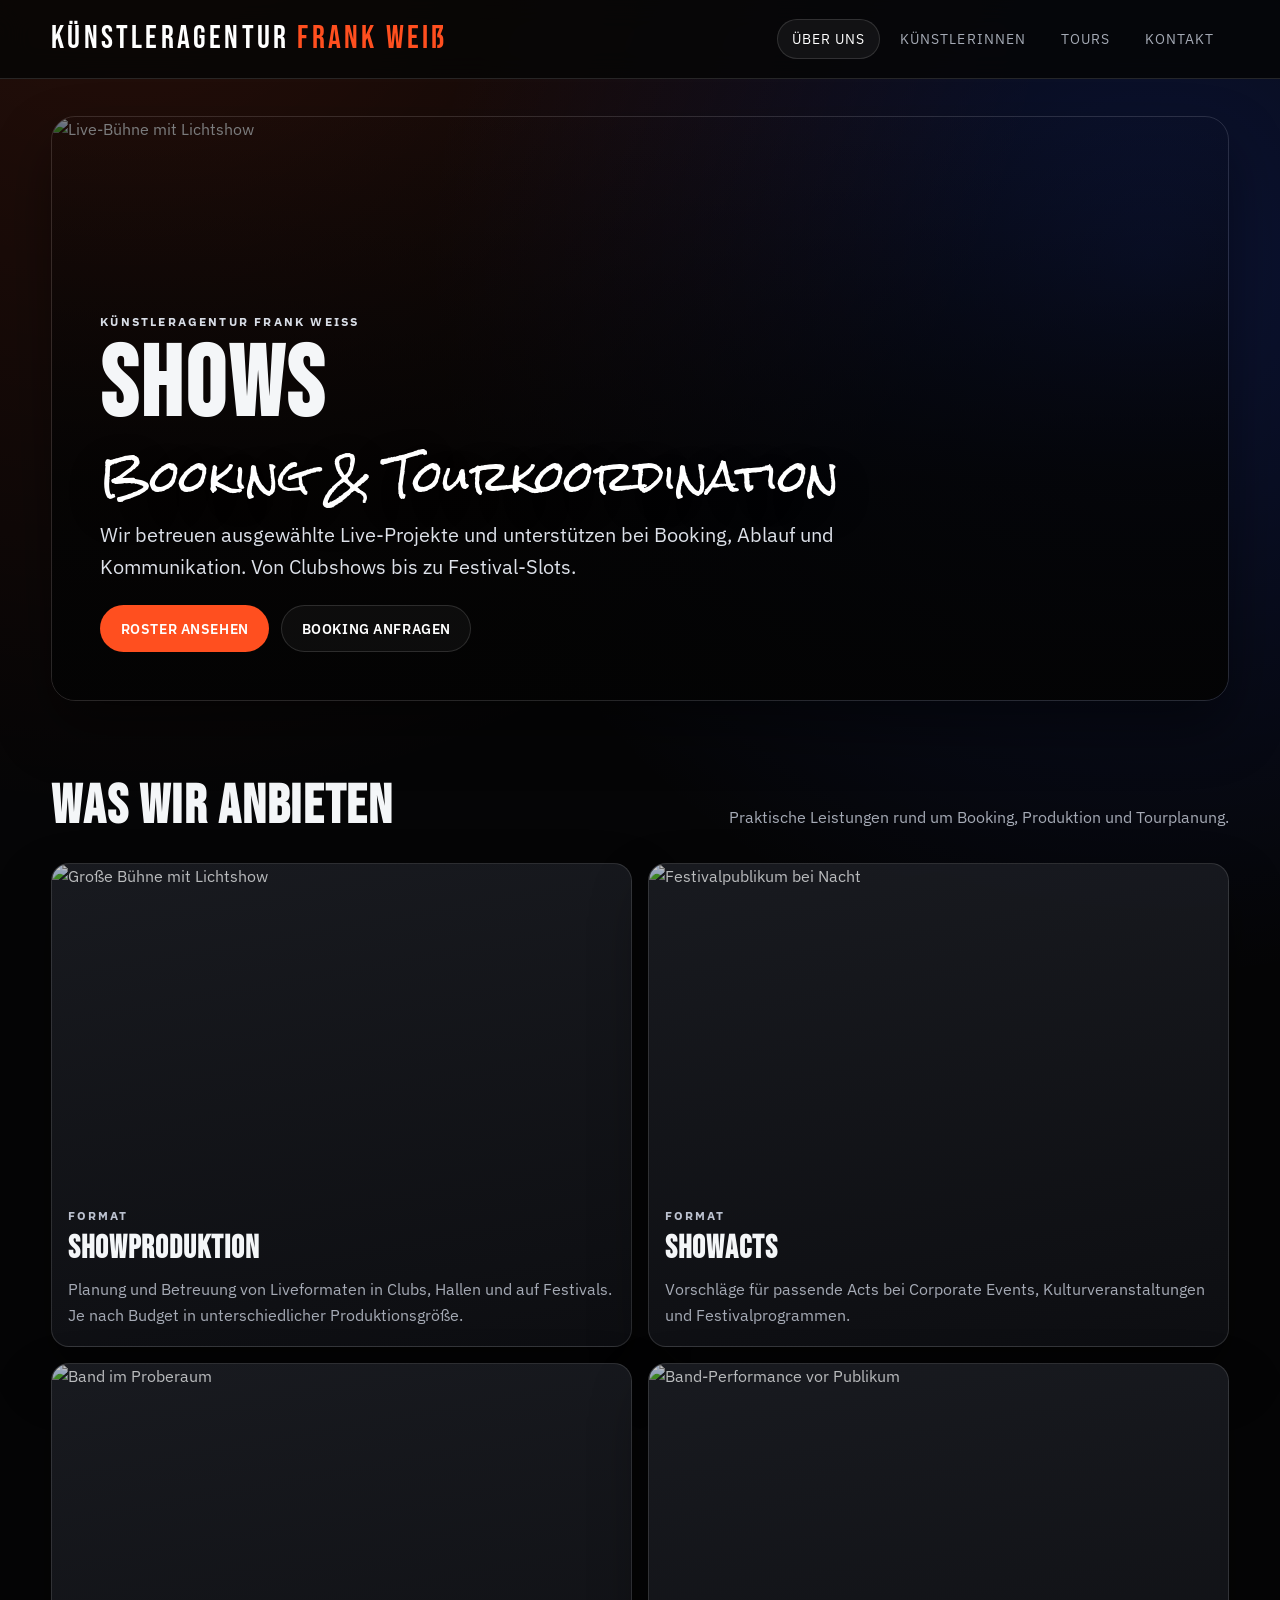
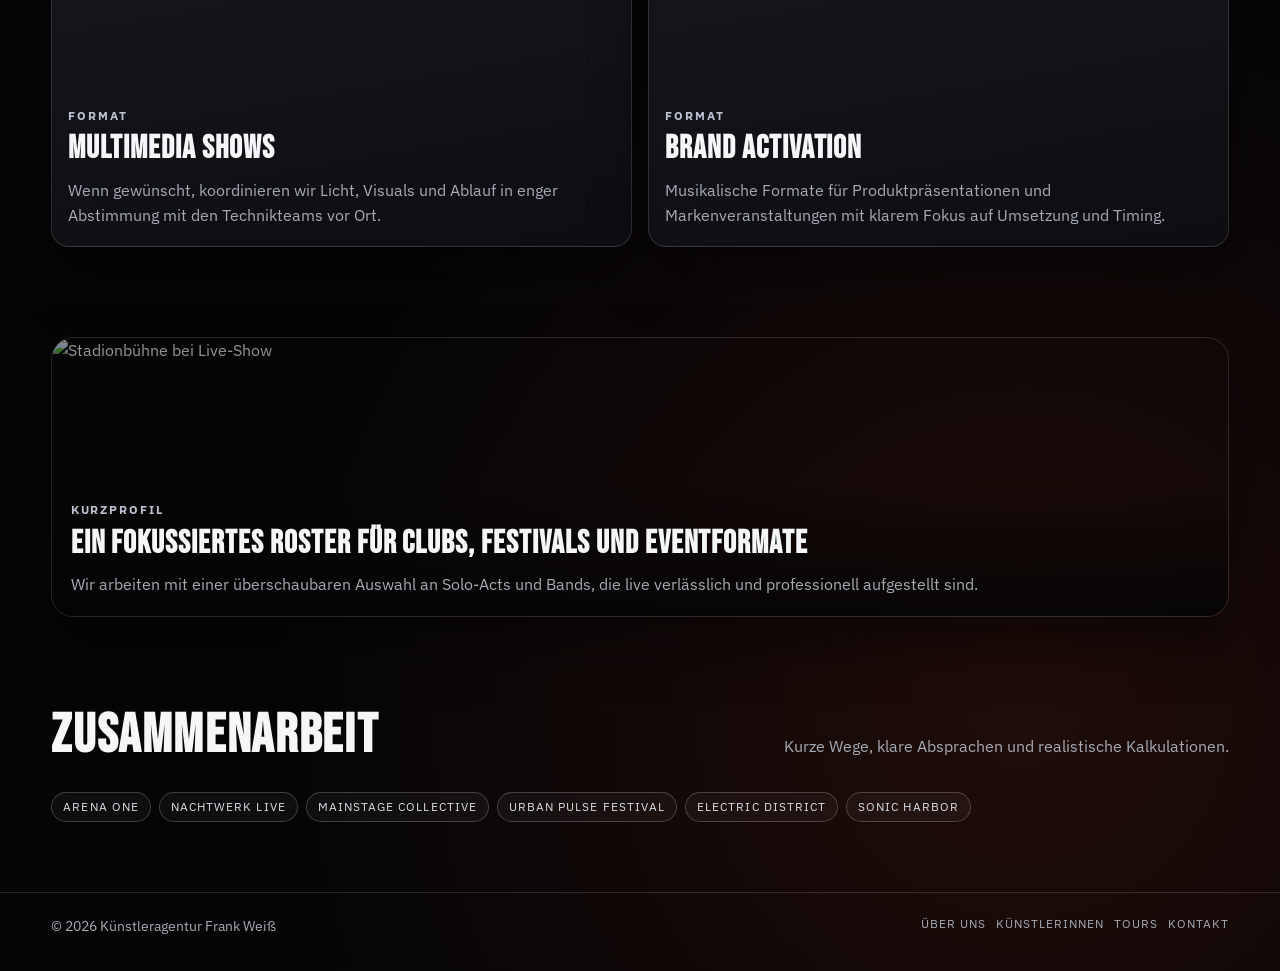
==== index.html @ 6cb0d662 "Add files via upload" ====
<!doctype html>
<html lang="de">
  <head>
    <meta charset="UTF-8" />
    <meta name="viewport" content="width=device-width, initial-scale=1.0" />
    <title>Künstleragentur Frank Weiß | Über uns</title>
    <meta
      name="description"
      content="Künstleragentur Frank Weiß: Booking und Tourkoordination für Solo-Acts und Bands."
    />
    <link rel="stylesheet" href="styles.css" />
    <script src="app.js" defer></script>
  </head>
  <body>
    <header class="site-header">
      <div class="container nav-shell">
        <a href="index.html" class="brand">Künstleragentur <span>Frank Weiß</span></a>
        <button class="menu-toggle" data-menu-toggle aria-expanded="false" aria-controls="main-nav" type="button">
          Menü
        </button>
        <nav id="main-nav" class="main-nav" aria-label="Hauptnavigation">
          <a href="index.html" class="active">Über uns</a>
          <a href="kuenstlerinnen.html">KünstlerInnen</a>
          <a href="tours.html">Tours</a>
          <a href="kontakt.html">Kontakt</a>
        </nav>
      </div>
    </header>

    <main>
      <section class="hero">
        <div class="container">
          <article class="hero-media reveal">
            <img src="https://images.unsplash.com/photo-1470229722913-7c0e2dbbafd3?auto=format&amp;fit=crop&amp;w=2000&amp;q=80" alt="Live-Bühne mit Lichtshow" />
            <div class="hero-overlay">
              <p class="eyebrow">Künstleragentur Frank Weiß</p>
              <h1>Shows</h1>
              <p class="script">Booking &amp; Tourkoordination</p>
              <p class="lead">
                Wir betreuen ausgewählte Live-Projekte und unterstützen bei Booking, Ablauf und Kommunikation. Von
                Clubshows bis zu Festival-Slots.
              </p>
              <div class="hero-actions">
                <a href="kuenstlerinnen.html" class="btn btn-primary">Roster ansehen</a>
                <a href="kontakt.html" class="btn btn-outline">Booking anfragen</a>
              </div>
            </div>
          </article>
        </div>
      </section>

      <section class="section">
        <div class="container">
          <div class="section-title-wrap reveal">
            <h2>Was wir anbieten</h2>
            <p class="section-copy">
              Praktische Leistungen rund um Booking, Produktion und Tourplanung.
            </p>
          </div>
          <div class="grid grid-2">
            <article class="card reveal">
              <div class="card-media">
                <img src="https://images.unsplash.com/photo-1501386761578-eac5c94b800a?auto=format&amp;fit=crop&amp;w=1400&amp;q=80" alt="Große Bühne mit Lichtshow" />
              </div>
              <div class="card-body">
                <p class="meta">Format</p>
                <h3>Showproduktion</h3>
                <p>
                  Planung und Betreuung von Liveformaten in Clubs, Hallen und auf Festivals. Je nach Budget in
                  unterschiedlicher Produktionsgröße.
                </p>
              </div>
            </article>
            <article class="card reveal">
              <div class="card-media">
                <img src="https://images.unsplash.com/photo-1429962714451-bb934ecdc4ec?auto=format&amp;fit=crop&amp;w=1400&amp;q=80" alt="Festivalpublikum bei Nacht" />
              </div>
              <div class="card-body">
                <p class="meta">Format</p>
                <h3>Showacts</h3>
                <p>
                  Vorschläge für passende Acts bei Corporate Events, Kulturveranstaltungen und Festivalprogrammen.
                </p>
              </div>
            </article>
            <article class="card reveal">
              <div class="card-media">
                <img src="https://images.unsplash.com/photo-1506157786151-b8491531f063?auto=format&amp;fit=crop&amp;w=1400&amp;q=80" alt="Band im Proberaum" />
              </div>
              <div class="card-body">
                <p class="meta">Format</p>
                <h3>Multimedia Shows</h3>
                <p>
                  Wenn gewünscht, koordinieren wir Licht, Visuals und Ablauf in enger Abstimmung mit den Technikteams
                  vor Ort.
                </p>
              </div>
            </article>
            <article class="card reveal">
              <div class="card-media">
                <img src="https://images.unsplash.com/photo-1511379938547-c1f69419868d?auto=format&amp;fit=crop&amp;w=1400&amp;q=80" alt="Band-Performance vor Publikum" />
              </div>
              <div class="card-body">
                <p class="meta">Format</p>
                <h3>Brand Activation</h3>
                <p>
                  Musikalische Formate für Produktpräsentationen und Markenveranstaltungen mit klarem Fokus auf
                  Umsetzung und Timing.
                </p>
              </div>
            </article>
          </div>
        </div>
      </section>

      <section class="section">
        <div class="container">
          <article class="feature-banner reveal">
            <img src="https://images.unsplash.com/photo-1493225457124-a3eb161ffa5f?auto=format&amp;fit=crop&amp;w=2000&amp;q=80" alt="Stadionbühne bei Live-Show" />
            <div class="feature-copy">
              <p class="meta">Kurzprofil</p>
              <h3>Ein fokussiertes Roster für Clubs, Festivals und Eventformate</h3>
              <p>
                Wir arbeiten mit einer überschaubaren Auswahl an Solo-Acts und Bands, die live verlässlich und
                professionell aufgestellt sind.
              </p>
            </div>
          </article>
        </div>
      </section>

      <section class="section">
        <div class="container">
          <div class="section-title-wrap reveal">
            <h2>Zusammenarbeit</h2>
            <p class="section-copy">Kurze Wege, klare Absprachen und realistische Kalkulationen.</p>
          </div>
          <div class="pill-list reveal">
            <span class="pill">Arena One</span>
            <span class="pill">Nachtwerk Live</span>
            <span class="pill">Mainstage Collective</span>
            <span class="pill">Urban Pulse Festival</span>
            <span class="pill">Electric District</span>
            <span class="pill">Sonic Harbor</span>
          </div>
        </div>
      </section>
    </main>

    <footer class="site-footer">
      <div class="container footer-shell">
        <span>© 2026 Künstleragentur Frank Weiß</span>
        <nav class="footer-nav" aria-label="Footer Navigation">
          <a href="index.html">Über uns</a>
          <a href="kuenstlerinnen.html">KünstlerInnen</a>
          <a href="tours.html">Tours</a>
          <a href="kontakt.html">Kontakt</a>
        </nav>
      </div>
    </footer>
  </body>
</html>
---- styles.css ----
@import url("https://fonts.googleapis.com/css2?family=Bebas+Neue&family=IBM+Plex+Sans:wght@400;500;600;700&family=Rock+Salt&display=swap");

:root {
  --bg: #050506;
  --bg-soft: #0f1012;
  --surface: #121318;
  --surface-strong: #1a1c22;
  --text: #f4f6f8;
  --muted: #a5aab5;
  --line: rgba(255, 255, 255, 0.13);
  --accent: #ff4f1f;
  --accent-soft: rgba(255, 79, 31, 0.2);
  --max-width: 1180px;
  --radius: 18px;
  --shadow: 0 28px 56px rgba(0, 0, 0, 0.42);
}

*,
*::before,
*::after {
  box-sizing: border-box;
}

html {
  scroll-behavior: smooth;
}

body {
  margin: 0;
  font-family: "IBM Plex Sans", "Helvetica Neue", sans-serif;
  color: var(--text);
  background:
    radial-gradient(circle at 10% -5%, rgba(255, 79, 31, 0.14), transparent 32%),
    radial-gradient(circle at 90% 10%, rgba(40, 82, 255, 0.18), transparent 28%),
    radial-gradient(circle at 80% 90%, rgba(255, 79, 31, 0.1), transparent 30%),
    var(--bg);
  min-height: 100vh;
  line-height: 1.6;
}

a {
  color: inherit;
  text-decoration: none;
}

img {
  max-width: 100%;
  display: block;
}

.container {
  width: min(var(--max-width), 92vw);
  margin-inline: auto;
}

.site-header {
  position: sticky;
  top: 0;
  z-index: 50;
  border-bottom: 1px solid var(--line);
  background: rgba(5, 5, 6, 0.82);
  backdrop-filter: blur(14px);
}

.nav-shell {
  min-height: 78px;
  display: flex;
  align-items: center;
  justify-content: space-between;
  gap: 1rem;
}

.brand {
  font-family: "Bebas Neue", sans-serif;
  font-size: clamp(1.45rem, 3vw, 2rem);
  letter-spacing: 0.1em;
  color: #ffffff;
}

.brand span {
  color: var(--accent);
}

.main-nav {
  display: flex;
  align-items: center;
  gap: 0.35rem;
}

.main-nav a {
  padding: 0.5rem 0.84rem;
  border: 1px solid transparent;
  border-radius: 999px;
  font-size: 0.86rem;
  letter-spacing: 0.08em;
  text-transform: uppercase;
  color: var(--muted);
  transition: 170ms ease;
}

.main-nav a:hover,
.main-nav a.active {
  color: #fff;
  border-color: var(--line);
  background: rgba(255, 255, 255, 0.05);
}

.menu-toggle {
  display: none;
  border: 1px solid var(--line);
  background: rgba(255, 255, 255, 0.06);
  color: var(--text);
  border-radius: 999px;
  padding: 0.48rem 0.94rem;
  font: inherit;
}

.hero {
  padding: 2.3rem 0 2rem;
}

.hero-media {
  position: relative;
  border-radius: calc(var(--radius) + 6px);
  overflow: hidden;
  border: 1px solid var(--line);
  min-height: clamp(440px, 65vh, 680px);
  box-shadow: var(--shadow);
}

.hero-media img {
  width: 100%;
  height: 100%;
  object-fit: cover;
  filter: saturate(1.08) brightness(0.55);
}

.hero-overlay {
  position: absolute;
  inset: 0;
  padding: clamp(1.7rem, 4vw, 3rem);
  display: flex;
  flex-direction: column;
  justify-content: flex-end;
  background: linear-gradient(180deg, rgba(3, 3, 3, 0.06) 0%, rgba(3, 3, 3, 0.8) 62%, rgba(3, 3, 3, 0.92) 100%);
}

.eyebrow {
  margin: 0 0 0.25rem;
  text-transform: uppercase;
  letter-spacing: 0.18em;
  font-size: 0.76rem;
  font-weight: 700;
  color: #d8dde6;
}

h1,
h2,
h3 {
  margin: 0 0 0.75rem;
  font-family: "Bebas Neue", sans-serif;
  letter-spacing: 0.03em;
  line-height: 1.04;
}

h1 {
  font-size: clamp(2.7rem, 9vw, 6.2rem);
}

h2 {
  font-size: clamp(1.85rem, 5vw, 3.45rem);
}

h3 {
  font-size: clamp(1.2rem, 2.7vw, 2rem);
}

.script {
  font-family: "Rock Salt", cursive;
  color: #ffffff;
  font-size: clamp(1.45rem, 4vw, 2.6rem);
  line-height: 1.3;
  margin-bottom: 0.9rem;
  text-shadow: 0 12px 34px rgba(0, 0, 0, 0.45);
}

.lead {
  margin: 0;
  max-width: 62ch;
  color: #dde1e9;
  font-size: clamp(1rem, 2vw, 1.25rem);
}

.hero-actions {
  margin-top: 1.4rem;
  display: flex;
  flex-wrap: wrap;
  gap: 0.74rem;
}

.btn {
  border: 1px solid transparent;
  border-radius: 999px;
  padding: 0.67rem 1.22rem;
  font-weight: 600;
  font-size: 0.9rem;
  letter-spacing: 0.04em;
  text-transform: uppercase;
  transition: 170ms ease;
}

.btn-primary {
  background: var(--accent);
  color: #fff;
}

.btn-primary:hover {
  background: #ff683e;
}

.btn-outline {
  background: rgba(255, 255, 255, 0.04);
  border-color: var(--line);
  color: #fff;
}

.btn-outline:hover {
  background: rgba(255, 255, 255, 0.08);
}

.section {
  padding: clamp(1.7rem, 4vw, 2.8rem) 0;
}

.section-title-wrap {
  display: flex;
  flex-wrap: wrap;
  align-items: baseline;
  justify-content: space-between;
  gap: 0.7rem;
  margin-bottom: 1rem;
}

.section-copy {
  color: var(--muted);
  margin: 0;
  max-width: 52ch;
}

.band-list-section {
  padding-top: clamp(2rem, 5vw, 4rem);
  padding-bottom: clamp(2.8rem, 8vw, 6rem);
}

.band-list-shell {
  width: 100vw;
  margin-left: calc(50% - 50vw);
  padding-inline: clamp(0.85rem, 2.7vw, 2.8rem);
}

.band-list-eyebrow {
  margin-bottom: clamp(0.45rem, 1.8vw, 1rem);
}

.band-name-list {
  list-style: none;
  margin: 0;
  padding: 0;
}

.band-name {
  margin: 0;
  font-family: "Bebas Neue", sans-serif;
  font-size: clamp(3.4rem, 16.4vw, 15rem);
  line-height: 0.84;
  letter-spacing: 0.03em;
  text-transform: uppercase;
}

.band-name:nth-child(odd) {
  color: #fff;
  text-align: left;
}

.band-name:nth-child(even) {
  color: transparent;
  -webkit-text-stroke: 2.5px rgba(255, 255, 255, 0.96);
  text-stroke: 2.5px rgba(255, 255, 255, 0.96);
  text-align: right;
}

.grid {
  display: grid;
  gap: 1rem;
}

.grid-2 {
  grid-template-columns: repeat(2, minmax(0, 1fr));
}

.grid-3 {
  grid-template-columns: repeat(3, minmax(0, 1fr));
}

.card {
  border: 1px solid var(--line);
  border-radius: var(--radius);
  background: linear-gradient(170deg, rgba(27, 29, 35, 0.9), rgba(14, 15, 19, 0.92));
  box-shadow: var(--shadow);
  overflow: hidden;
}

.card-media {
  aspect-ratio: 16 / 9;
  width: 100%;
}

.card-media img {
  width: 100%;
  height: 100%;
  object-fit: cover;
  filter: brightness(0.76) saturate(1.1);
  transition: transform 300ms ease;
}

.card:hover .card-media img {
  transform: scale(1.04);
}

.card-body {
  padding: 1rem 1rem 1.1rem;
}

.meta {
  margin: 0 0 0.45rem;
  color: #bcc2d0;
  text-transform: uppercase;
  font-size: 0.76rem;
  letter-spacing: 0.16em;
  font-weight: 700;
}

p {
  margin: 0 0 0.95rem;
  color: var(--muted);
}

p:last-child {
  margin-bottom: 0;
}

.feature-banner {
  position: relative;
  border-radius: calc(var(--radius) + 4px);
  overflow: hidden;
  border: 1px solid var(--line);
  min-height: 280px;
  box-shadow: var(--shadow);
}

.feature-banner img {
  width: 100%;
  height: 100%;
  object-fit: cover;
  filter: brightness(0.6);
}

.feature-copy {
  position: absolute;
  inset: auto 0 0 0;
  padding: 1.15rem;
  background: linear-gradient(180deg, rgba(0, 0, 0, 0), rgba(4, 4, 4, 0.9));
}

.pill-list {
  display: flex;
  flex-wrap: wrap;
  gap: 0.5rem;
}

.pill {
  border: 1px solid rgba(255, 255, 255, 0.2);
  border-radius: 999px;
  padding: 0.3rem 0.7rem;
  text-transform: uppercase;
  letter-spacing: 0.09em;
  font-size: 0.72rem;
  color: #d6dbe4;
  background: rgba(255, 255, 255, 0.04);
}

.tour-list {
  display: grid;
  gap: 0.75rem;
}

.tour-item {
  display: grid;
  grid-template-columns: auto 1fr auto;
  gap: 0.8rem;
  align-items: center;
  border: 1px solid var(--line);
  border-radius: 14px;
  padding: 0.8rem 0.9rem;
  background: rgba(255, 255, 255, 0.03);
}

.tour-date {
  font-family: "Bebas Neue", sans-serif;
  letter-spacing: 0.06em;
  font-size: 1.2rem;
  color: #fff;
}

.tour-city {
  color: #fff;
  font-weight: 600;
}

.tour-venue {
  color: var(--muted);
  font-size: 0.92rem;
}

.tour-artist {
  color: #ffd1c5;
  text-transform: uppercase;
  letter-spacing: 0.08em;
  font-size: 0.78rem;
  font-weight: 700;
}

.contact-grid {
  display: grid;
  grid-template-columns: 1fr 1fr;
  gap: 1rem;
}

.contact-list {
  list-style: none;
  padding: 0;
  margin: 0;
}

.contact-list li {
  padding: 0.55rem 0;
  border-bottom: 1px solid var(--line);
  color: var(--muted);
}

.contact-list li:last-child {
  border-bottom: none;
}

.contact-email-card {
  max-width: 760px;
  margin: 0 auto;
}

.contact-email-note {
  margin-bottom: 0.5rem;
}

.contact-email-link {
  display: inline-block;
  font-family: "Bebas Neue", sans-serif;
  font-size: clamp(2.2rem, 8.5vw, 5.2rem);
  letter-spacing: 0.04em;
  line-height: 0.95;
  color: #fff;
  transition: color 170ms ease;
}

.contact-email-link:hover {
  color: var(--accent);
}

label {
  display: block;
  margin-bottom: 0.34rem;
  color: #d4dae6;
  font-size: 0.9rem;
}

.form-grid {
  display: grid;
  gap: 0.68rem;
}

input,
textarea {
  width: 100%;
  border: 1px solid var(--line);
  border-radius: 12px;
  background: rgba(255, 255, 255, 0.04);
  color: #fff;
  font: inherit;
  padding: 0.68rem 0.78rem;
}

textarea {
  min-height: 126px;
  resize: vertical;
}

input:focus,
textarea:focus {
  outline: none;
  border-color: rgba(255, 79, 31, 0.55);
  box-shadow: 0 0 0 3px var(--accent-soft);
}

.site-footer {
  border-top: 1px solid var(--line);
  margin-top: 1.6rem;
  padding: 1.3rem 0 2.1rem;
}

.footer-shell {
  display: flex;
  flex-wrap: wrap;
  justify-content: space-between;
  gap: 0.7rem;
  color: var(--muted);
  font-size: 0.9rem;
}

.footer-nav {
  display: flex;
  flex-wrap: wrap;
  gap: 0.64rem;
}

.footer-nav a {
  text-transform: uppercase;
  letter-spacing: 0.08em;
  font-size: 0.76rem;
}

.reveal {
  opacity: 0;
  transform: translateY(24px);
  transition: opacity 650ms ease, transform 650ms ease;
}

.reveal.show {
  opacity: 1;
  transform: none;
}

@media (max-width: 980px) {
  .grid-3 {
    grid-template-columns: repeat(2, minmax(0, 1fr));
  }

  .contact-grid {
    grid-template-columns: 1fr;
  }

  .tour-item {
    grid-template-columns: 1fr;
    align-items: start;
    gap: 0.28rem;
  }
}

@media (max-width: 760px) {
  .menu-toggle {
    display: inline-flex;
    align-items: center;
    justify-content: center;
  }

  .main-nav {
    display: none;
    position: absolute;
    top: 78px;
    right: 4vw;
    width: min(280px, 92vw);
    padding: 0.75rem;
    border: 1px solid var(--line);
    border-radius: 14px;
    background: rgba(9, 9, 10, 0.96);
    box-shadow: var(--shadow);
    flex-direction: column;
    align-items: stretch;
  }

  .main-nav a {
    text-align: center;
  }

  body.nav-open .main-nav {
    display: flex;
  }

  .grid-2,
  .grid-3 {
    grid-template-columns: 1fr;
  }

  .hero-media {
    min-height: 500px;
  }

  .band-name {
    font-size: clamp(2.8rem, 18vw, 7.2rem);
    line-height: 0.9;
  }

  .band-name:nth-child(even) {
    -webkit-text-stroke: 1.8px rgba(255, 255, 255, 0.96);
    text-stroke: 1.8px rgba(255, 255, 255, 0.96);
  }
}
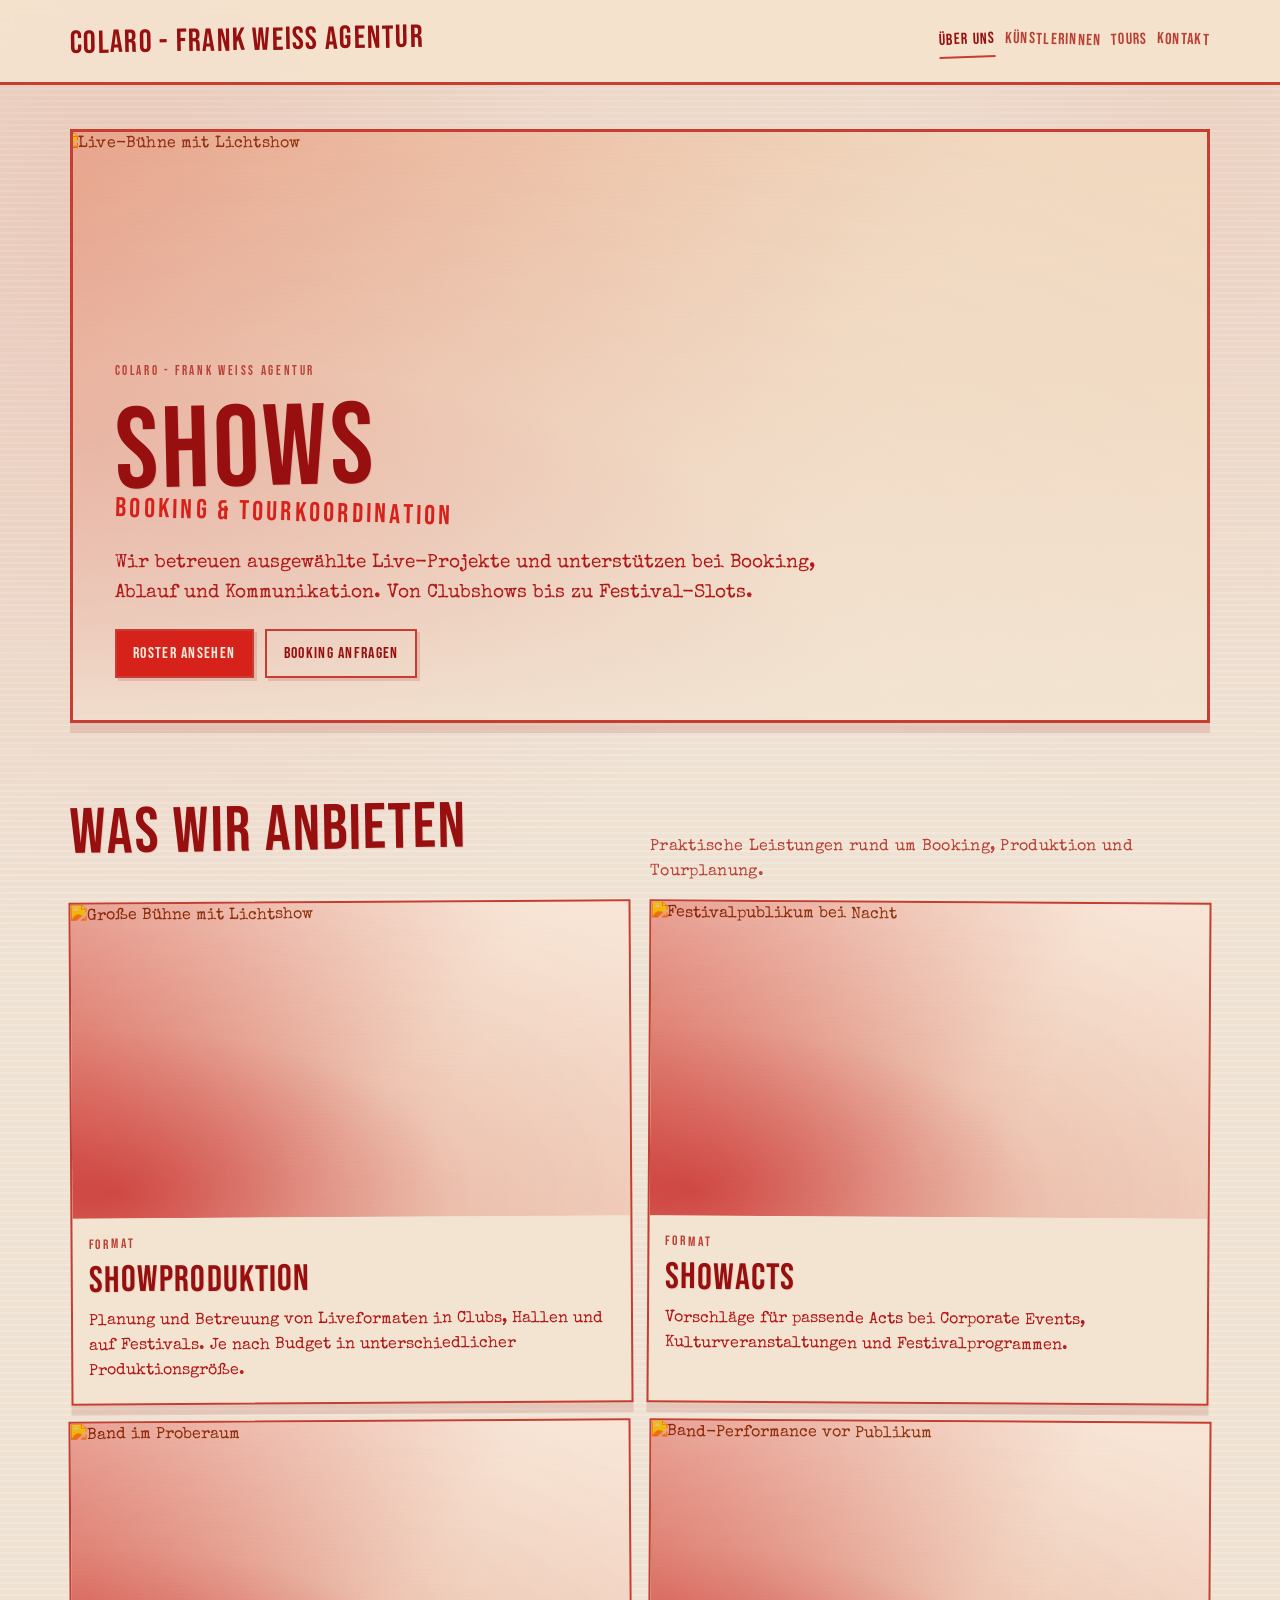
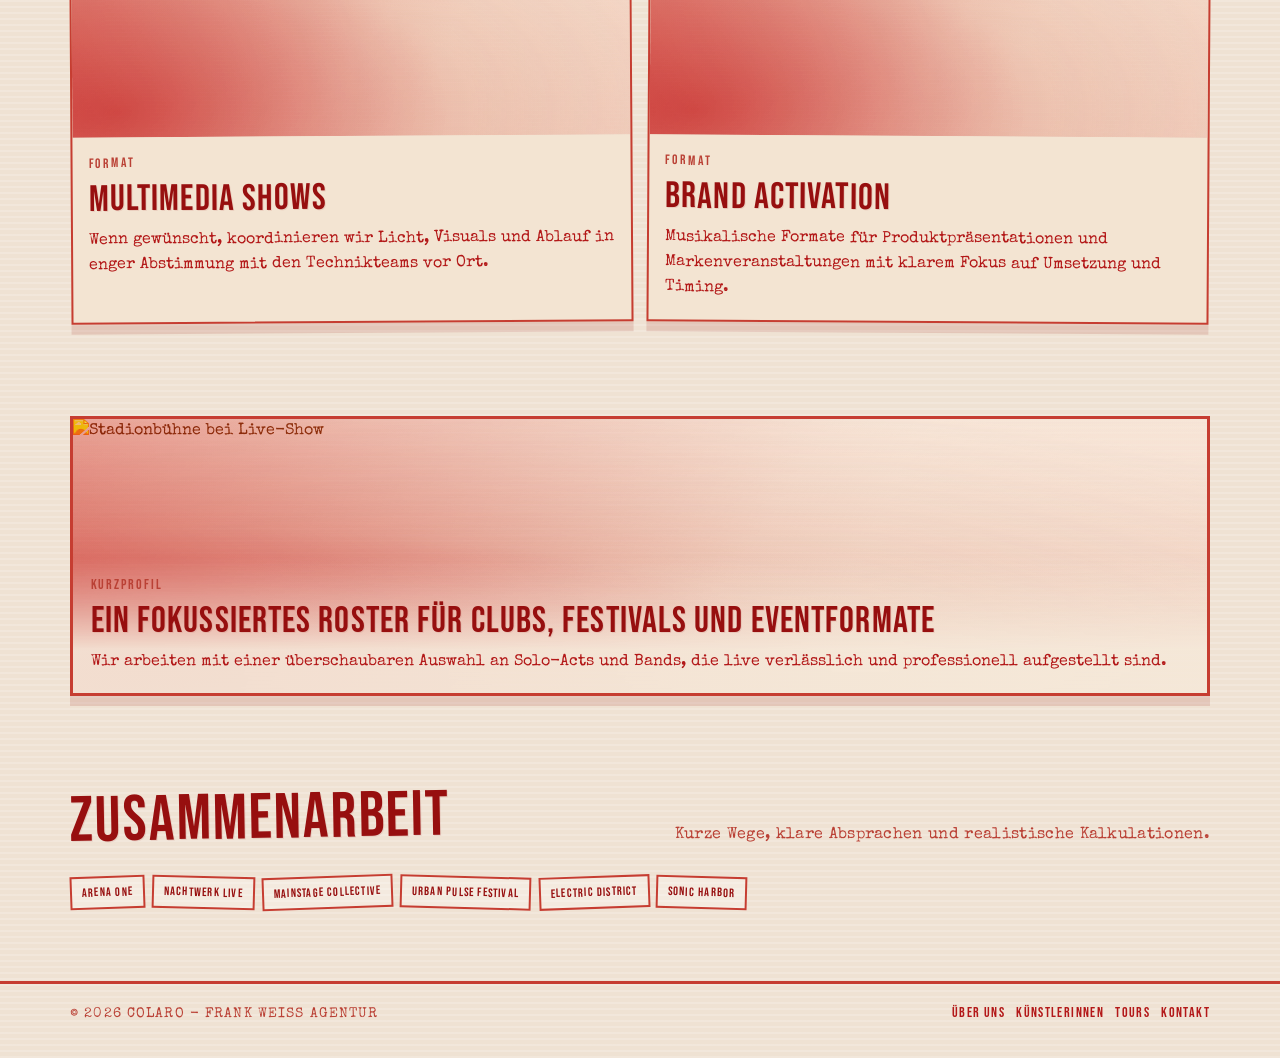
==== commit 8c3dd7af: "Rebrand to Colaro - Frank Weiß Agentur" ====
--- a/index.html
+++ b/index.html
@@ -3,10 +3,10 @@
   <head>
     <meta charset="UTF-8" />
     <meta name="viewport" content="width=device-width, initial-scale=1.0" />
-    <title>Künstleragentur Frank Weiß | Über uns</title>
+    <title>Colaro - Frank Weiß Agentur | Über uns</title>
     <meta
       name="description"
-      content="Künstleragentur Frank Weiß: Booking und Tourkoordination für Solo-Acts und Bands."
+      content="Colaro - Frank Weiß Agentur: Booking und Tourkoordination für Solo-Acts und Bands."
     />
     <link rel="stylesheet" href="styles.css" />
     <script src="app.js" defer></script>
@@ -14,7 +14,7 @@
   <body>
     <header class="site-header">
       <div class="container nav-shell">
-        <a href="index.html" class="brand">Künstleragentur <span>Frank Weiß</span></a>
+        <a href="index.html" class="brand">Colaro - Frank Weiß Agentur</a>
         <button class="menu-toggle" data-menu-toggle aria-expanded="false" aria-controls="main-nav" type="button">
           Menü
         </button>
@@ -33,7 +33,7 @@
           <article class="hero-media reveal">
             <img src="https://images.unsplash.com/photo-1470229722913-7c0e2dbbafd3?auto=format&amp;fit=crop&amp;w=2000&amp;q=80" alt="Live-Bühne mit Lichtshow" />
             <div class="hero-overlay">
-              <p class="eyebrow">Künstleragentur Frank Weiß</p>
+              <p class="eyebrow">Colaro - Frank Weiß Agentur</p>
               <h1>Shows</h1>
               <p class="script">Booking &amp; Tourkoordination</p>
               <p class="lead">
@@ -149,7 +149,7 @@
 
     <footer class="site-footer">
       <div class="container footer-shell">
-        <span>© 2026 Künstleragentur Frank Weiß</span>
+        <span>© 2026 Colaro - Frank Weiß Agentur</span>
         <nav class="footer-nav" aria-label="Footer Navigation">
           <a href="index.html">Über uns</a>
           <a href="kuenstlerinnen.html">KünstlerInnen</a>
--- a/styles.css
+++ b/styles.css
@@ -1,18 +1,28 @@
-@import url("https://fonts.googleapis.com/css2?family=Bebas+Neue&family=IBM+Plex+Sans:wght@400;500;600;700&family=Rock+Salt&display=swap");
+@import url("https://fonts.googleapis.com/css2?family=Bebas+Neue&family=Permanent+Marker&family=Special+Elite&display=swap");
 
 :root {
-  --bg: #050506;
-  --bg-soft: #0f1012;
-  --surface: #121318;
-  --surface-strong: #1a1c22;
-  --text: #f4f6f8;
-  --muted: #a5aab5;
-  --line: rgba(255, 255, 255, 0.13);
-  --accent: #ff4f1f;
-  --accent-soft: rgba(255, 79, 31, 0.2);
-  --max-width: 1180px;
-  --radius: 18px;
-  --shadow: 0 28px 56px rgba(0, 0, 0, 0.42);
+  --bg: #efe2d3;
+  --bg-soft: #f8ebdc;
+  --surface: #f3e4d2;
+  --surface-strong: #ecd8c1;
+  --text: #b31818;
+  --text-strong: #970f0f;
+  --muted: #ba4135;
+  --line: #c63d31;
+  --line-soft: rgba(198, 61, 49, 0.46);
+  --accent: #d7221b;
+  --accent-strong: #9f0e0e;
+  --accent-soft: rgba(215, 34, 27, 0.18);
+  --photo-filter-duotone: grayscale(1) sepia(1) saturate(5.5) hue-rotate(-14deg) brightness(1.08) contrast(0.95);
+  --photo-overlay-screen:
+    radial-gradient(130% 110% at 8% 92%, rgba(193, 30, 30, 0.55), rgba(247, 218, 194, 0.4) 48%, rgba(250, 234, 220, 0.76) 100%),
+    linear-gradient(112deg, rgba(192, 31, 31, 0.52), rgba(247, 218, 194, 0.1) 68%);
+  --photo-overlay-soft:
+    linear-gradient(125deg, rgba(178, 26, 26, 0.58), rgba(248, 230, 212, 0.18) 58%),
+    linear-gradient(180deg, rgba(178, 26, 26, 0.12), rgba(178, 26, 26, 0.46)),
+    repeating-linear-gradient(0deg, rgba(255, 255, 255, 0.08) 0 1px, rgba(255, 255, 255, 0) 1px 4px);
+  --max-width: 1140px;
+  --shadow: 0 10px 0 rgba(155, 33, 24, 0.14);
 }
 
 *,
@@ -27,15 +37,20 @@
 
 body {
   margin: 0;
-  font-family: "IBM Plex Sans", "Helvetica Neue", sans-serif;
+  font-family: "Special Elite", "Courier New", monospace;
   color: var(--text);
   background:
-    radial-gradient(circle at 10% -5%, rgba(255, 79, 31, 0.14), transparent 32%),
-    radial-gradient(circle at 90% 10%, rgba(40, 82, 255, 0.18), transparent 28%),
-    radial-gradient(circle at 80% 90%, rgba(255, 79, 31, 0.1), transparent 30%),
+    radial-gradient(circle at 10% 8%, rgba(199, 66, 53, 0.16), transparent 28%),
+    radial-gradient(circle at 94% 6%, rgba(199, 66, 53, 0.1), transparent 24%),
+    repeating-linear-gradient(0deg, rgba(255, 255, 255, 0.18) 0 2px, rgba(255, 255, 255, 0) 2px 6px),
     var(--bg);
   min-height: 100vh;
-  line-height: 1.6;
+  line-height: 1.58;
+}
+
+::selection {
+  background: var(--accent);
+  color: #f8ebdc;
 }
 
 a {
@@ -57,13 +72,13 @@
   position: sticky;
   top: 0;
   z-index: 50;
-  border-bottom: 1px solid var(--line);
-  background: rgba(5, 5, 6, 0.82);
-  backdrop-filter: blur(14px);
+  border-bottom: 3px solid var(--line);
+  background: rgba(244, 226, 206, 0.96);
+  backdrop-filter: blur(6px);
 }
 
 .nav-shell {
-  min-height: 78px;
+  min-height: 82px;
   display: flex;
   align-items: center;
   justify-content: space-between;
@@ -71,10 +86,12 @@
 }
 
 .brand {
-  font-family: "Bebas Neue", sans-serif;
-  font-size: clamp(1.45rem, 3vw, 2rem);
-  letter-spacing: 0.1em;
-  color: #ffffff;
+  font-family: "Permanent Marker", "Bebas Neue", sans-serif;
+  font-size: clamp(1.3rem, 3.3vw, 2rem);
+  letter-spacing: 0.04em;
+  text-transform: uppercase;
+  color: var(--text-strong);
+  transform: rotate(-1deg);
 }
 
 .brand span {
@@ -84,152 +101,208 @@
 .main-nav {
   display: flex;
   align-items: center;
-  gap: 0.35rem;
+  gap: 0.6rem;
 }
 
 .main-nav a {
-  padding: 0.5rem 0.84rem;
-  border: 1px solid transparent;
-  border-radius: 999px;
-  font-size: 0.86rem;
+  position: relative;
+  padding: 0.25rem 0;
+  border-bottom: 2px solid transparent;
+  font-family: "Bebas Neue", sans-serif;
+  font-size: 1rem;
+  font-weight: 400;
   letter-spacing: 0.08em;
   text-transform: uppercase;
   color: var(--muted);
-  transition: 170ms ease;
+  transition: color 180ms ease, border-color 180ms ease, transform 180ms ease;
+}
+
+.main-nav a:nth-child(odd) {
+  transform: rotate(-2deg);
+}
+
+.main-nav a:nth-child(even) {
+  transform: rotate(1.5deg);
 }
 
 .main-nav a:hover,
 .main-nav a.active {
-  color: #fff;
+  color: var(--text-strong);
   border-color: var(--line);
-  background: rgba(255, 255, 255, 0.05);
 }
 
 .menu-toggle {
   display: none;
-  border: 1px solid var(--line);
-  background: rgba(255, 255, 255, 0.06);
-  color: var(--text);
-  border-radius: 999px;
-  padding: 0.48rem 0.94rem;
-  font: inherit;
+  border: 2px solid var(--line);
+  background: var(--surface);
+  color: var(--text-strong);
+  padding: 0.45rem 0.9rem;
+  font-family: "Bebas Neue", sans-serif;
+  font-size: 1rem;
+  letter-spacing: 0.08em;
+  text-transform: uppercase;
 }
 
 .hero {
-  padding: 2.3rem 0 2rem;
+  padding: clamp(1.5rem, 3.4vw, 2.8rem) 0 2rem;
 }
 
 .hero-media {
   position: relative;
-  border-radius: calc(var(--radius) + 6px);
   overflow: hidden;
-  border: 1px solid var(--line);
-  min-height: clamp(440px, 65vh, 680px);
+  border: 3px solid var(--line);
+  background: var(--surface);
+  min-height: clamp(460px, 66vh, 720px);
   box-shadow: var(--shadow);
-}
-
-.hero-media img {
+  isolation: isolate;
+}
+
+.hero-media::before,
+.card-media::before,
+.feature-banner::before {
+  content: "";
+  position: absolute;
+  inset: 0;
+  z-index: 1;
+  background: var(--photo-overlay-screen);
+  mix-blend-mode: multiply;
+  opacity: 0.9;
+  pointer-events: none;
+}
+
+.hero-media::after,
+.card-media::after,
+.feature-banner::after {
+  content: "";
+  position: absolute;
+  inset: 0;
+  z-index: 2;
+  background: var(--photo-overlay-soft);
+  mix-blend-mode: soft-light;
+  opacity: 0.7;
+  pointer-events: none;
+}
+
+.hero-media img,
+.card-media img,
+.feature-banner img {
   width: 100%;
   height: 100%;
   object-fit: cover;
-  filter: saturate(1.08) brightness(0.55);
+  filter: var(--photo-filter-duotone);
+}
+
+.hero-media img {
+  transform: scale(1.02);
 }
 
 .hero-overlay {
   position: absolute;
   inset: 0;
-  padding: clamp(1.7rem, 4vw, 3rem);
+  z-index: 3;
+  padding: clamp(1.25rem, 4vw, 2.6rem);
   display: flex;
   flex-direction: column;
   justify-content: flex-end;
-  background: linear-gradient(180deg, rgba(3, 3, 3, 0.06) 0%, rgba(3, 3, 3, 0.8) 62%, rgba(3, 3, 3, 0.92) 100%);
+  background: linear-gradient(180deg, rgba(242, 228, 211, 0.02), rgba(242, 228, 211, 0.7) 70%, rgba(242, 228, 211, 0.95));
 }
 
 .eyebrow {
-  margin: 0 0 0.25rem;
-  text-transform: uppercase;
-  letter-spacing: 0.18em;
-  font-size: 0.76rem;
-  font-weight: 700;
-  color: #d8dde6;
+  margin: 0 0 0.4rem;
+  text-transform: uppercase;
+  letter-spacing: 0.2em;
+  font-family: "Bebas Neue", sans-serif;
+  font-size: 0.82rem;
+  color: var(--muted);
 }
 
 h1,
 h2,
 h3 {
   margin: 0 0 0.75rem;
-  font-family: "Bebas Neue", sans-serif;
+  font-family: "Permanent Marker", "Bebas Neue", sans-serif;
+  font-weight: 400;
   letter-spacing: 0.03em;
-  line-height: 1.04;
+  text-transform: uppercase;
+  color: var(--text-strong);
+  line-height: 0.93;
+  text-wrap: balance;
+  text-shadow: 1px 1px 0 rgba(155, 15, 15, 0.1);
 }
 
 h1 {
-  font-size: clamp(2.7rem, 9vw, 6.2rem);
+  font-size: clamp(2.8rem, 9vw, 7.2rem);
+  transform: rotate(-1.3deg);
 }
 
 h2 {
-  font-size: clamp(1.85rem, 5vw, 3.45rem);
+  font-size: clamp(2rem, 5.4vw, 4rem);
+  transform: rotate(-1deg);
 }
 
 h3 {
-  font-size: clamp(1.2rem, 2.7vw, 2rem);
+  font-size: clamp(1.35rem, 2.9vw, 2.3rem);
 }
 
 .script {
-  font-family: "Rock Salt", cursive;
-  color: #ffffff;
-  font-size: clamp(1.45rem, 4vw, 2.6rem);
-  line-height: 1.3;
-  margin-bottom: 0.9rem;
-  text-shadow: 0 12px 34px rgba(0, 0, 0, 0.45);
+  margin-bottom: 0.75rem;
+  font-family: "Bebas Neue", sans-serif;
+  font-size: clamp(1.1rem, 2.5vw, 1.7rem);
+  letter-spacing: 0.12em;
+  text-transform: uppercase;
+  color: var(--accent);
+  line-height: 1.1;
+  transform: rotate(1.4deg);
 }
 
 .lead {
   margin: 0;
   max-width: 62ch;
-  color: #dde1e9;
-  font-size: clamp(1rem, 2vw, 1.25rem);
+  color: var(--text);
+  font-size: clamp(0.97rem, 2vw, 1.16rem);
 }
 
 .hero-actions {
-  margin-top: 1.4rem;
+  margin-top: 1.3rem;
   display: flex;
   flex-wrap: wrap;
-  gap: 0.74rem;
+  gap: 0.72rem;
 }
 
 .btn {
-  border: 1px solid transparent;
-  border-radius: 999px;
-  padding: 0.67rem 1.22rem;
-  font-weight: 600;
-  font-size: 0.9rem;
-  letter-spacing: 0.04em;
-  text-transform: uppercase;
-  transition: 170ms ease;
+  border: 2px solid var(--line);
+  padding: 0.62rem 1.04rem;
+  font-family: "Bebas Neue", sans-serif;
+  font-weight: 400;
+  font-size: 1rem;
+  letter-spacing: 0.08em;
+  text-transform: uppercase;
+  transition: background-color 180ms ease, color 180ms ease, transform 180ms ease;
+  box-shadow: 3px 3px 0 rgba(159, 14, 14, 0.15);
 }
 
 .btn-primary {
   background: var(--accent);
-  color: #fff;
+  color: #f8ebdc;
 }
 
 .btn-primary:hover {
-  background: #ff683e;
+  background: var(--accent-strong);
+  transform: translate(-1px, -1px);
 }
 
 .btn-outline {
-  background: rgba(255, 255, 255, 0.04);
-  border-color: var(--line);
-  color: #fff;
+  background: transparent;
+  color: var(--text-strong);
 }
 
 .btn-outline:hover {
-  background: rgba(255, 255, 255, 0.08);
+  background: var(--accent-soft);
+  transform: translate(-1px, -1px);
 }
 
 .section {
-  padding: clamp(1.7rem, 4vw, 2.8rem) 0;
+  padding: clamp(1.6rem, 4.1vw, 2.9rem) 0;
 }
 
 .section-title-wrap {
@@ -242,20 +315,25 @@
 }
 
 .section-copy {
+  margin: 0;
+  max-width: 56ch;
   color: var(--muted);
-  margin: 0;
-  max-width: 52ch;
+  letter-spacing: 0.02em;
 }
 
 .band-list-section {
   padding-top: clamp(2rem, 5vw, 4rem);
-  padding-bottom: clamp(2.8rem, 8vw, 6rem);
+  padding-bottom: clamp(2.4rem, 7vw, 5rem);
 }
 
 .band-list-shell {
   width: 100vw;
   margin-left: calc(50% - 50vw);
-  padding-inline: clamp(0.85rem, 2.7vw, 2.8rem);
+  padding: clamp(1.1rem, 2.8vw, 2.6rem) clamp(0.9rem, 2.8vw, 3rem);
+  border-block: 3px solid var(--line);
+  background:
+    linear-gradient(180deg, rgba(255, 255, 255, 0.4), rgba(255, 255, 255, 0.08)),
+    var(--surface);
 }
 
 .band-list-eyebrow {
@@ -270,23 +348,26 @@
 
 .band-name {
   margin: 0;
-  font-family: "Bebas Neue", sans-serif;
-  font-size: clamp(3.4rem, 16.4vw, 15rem);
-  line-height: 0.84;
-  letter-spacing: 0.03em;
+  font-family: "Permanent Marker", "Bebas Neue", sans-serif;
+  font-size: clamp(2.9rem, 15vw, 12.6rem);
+  font-weight: 400;
+  line-height: 0.86;
+  letter-spacing: 0.01em;
   text-transform: uppercase;
 }
 
 .band-name:nth-child(odd) {
-  color: #fff;
+  color: var(--text-strong);
   text-align: left;
+  transform: rotate(-1deg);
 }
 
 .band-name:nth-child(even) {
   color: transparent;
-  -webkit-text-stroke: 2.5px rgba(255, 255, 255, 0.96);
-  text-stroke: 2.5px rgba(255, 255, 255, 0.96);
+  -webkit-text-stroke: 2px var(--line);
+  text-stroke: 2px var(--line);
   text-align: right;
+  transform: rotate(1deg);
 }
 
 .grid {
@@ -303,46 +384,52 @@
 }
 
 .card {
-  border: 1px solid var(--line);
-  border-radius: var(--radius);
-  background: linear-gradient(170deg, rgba(27, 29, 35, 0.9), rgba(14, 15, 19, 0.92));
+  border: 2px solid var(--line);
+  background: var(--surface);
   box-shadow: var(--shadow);
   overflow: hidden;
 }
 
+.grid .card:nth-child(odd) {
+  transform: rotate(-0.35deg);
+}
+
+.grid .card:nth-child(even) {
+  transform: rotate(0.35deg);
+}
+
 .card-media {
+  position: relative;
   aspect-ratio: 16 / 9;
   width: 100%;
+  overflow: hidden;
+  isolation: isolate;
 }
 
 .card-media img {
-  width: 100%;
-  height: 100%;
-  object-fit: cover;
-  filter: brightness(0.76) saturate(1.1);
   transition: transform 300ms ease;
 }
 
 .card:hover .card-media img {
-  transform: scale(1.04);
+  transform: scale(1.035);
 }
 
 .card-body {
-  padding: 1rem 1rem 1.1rem;
+  padding: 1rem 1rem 1.15rem;
 }
 
 .meta {
   margin: 0 0 0.45rem;
-  color: #bcc2d0;
-  text-transform: uppercase;
-  font-size: 0.76rem;
-  letter-spacing: 0.16em;
-  font-weight: 700;
+  color: var(--muted);
+  text-transform: uppercase;
+  font-family: "Bebas Neue", sans-serif;
+  font-size: 0.85rem;
+  letter-spacing: 0.14em;
 }
 
 p {
-  margin: 0 0 0.95rem;
-  color: var(--muted);
+  margin: 0 0 0.9rem;
+  color: var(--text);
 }
 
 p:last-child {
@@ -351,47 +438,49 @@
 
 .feature-banner {
   position: relative;
-  border-radius: calc(var(--radius) + 4px);
   overflow: hidden;
-  border: 1px solid var(--line);
+  border: 3px solid var(--line);
   min-height: 280px;
   box-shadow: var(--shadow);
-}
-
-.feature-banner img {
-  width: 100%;
-  height: 100%;
-  object-fit: cover;
-  filter: brightness(0.6);
+  isolation: isolate;
 }
 
 .feature-copy {
   position: absolute;
   inset: auto 0 0 0;
-  padding: 1.15rem;
-  background: linear-gradient(180deg, rgba(0, 0, 0, 0), rgba(4, 4, 4, 0.9));
+  z-index: 3;
+  padding: 1.1rem;
+  background: linear-gradient(180deg, rgba(245, 233, 218, 0), rgba(245, 233, 218, 0.93) 68%);
 }
 
 .pill-list {
   display: flex;
   flex-wrap: wrap;
-  gap: 0.5rem;
+  gap: 0.45rem;
 }
 
 .pill {
-  border: 1px solid rgba(255, 255, 255, 0.2);
-  border-radius: 999px;
-  padding: 0.3rem 0.7rem;
-  text-transform: uppercase;
-  letter-spacing: 0.09em;
-  font-size: 0.72rem;
-  color: #d6dbe4;
-  background: rgba(255, 255, 255, 0.04);
+  border: 2px solid var(--line);
+  padding: 0.3rem 0.62rem;
+  text-transform: uppercase;
+  letter-spacing: 0.1em;
+  font-family: "Bebas Neue", sans-serif;
+  font-size: 0.76rem;
+  color: var(--text-strong);
+  background: rgba(255, 255, 255, 0.28);
+}
+
+.pill:nth-child(odd) {
+  transform: rotate(-2deg);
+}
+
+.pill:nth-child(even) {
+  transform: rotate(1.5deg);
 }
 
 .tour-list {
   display: grid;
-  gap: 0.75rem;
+  gap: 0.66rem;
 }
 
 .tour-item {
@@ -399,35 +488,34 @@
   grid-template-columns: auto 1fr auto;
   gap: 0.8rem;
   align-items: center;
-  border: 1px solid var(--line);
-  border-radius: 14px;
+  border: 2px solid var(--line);
   padding: 0.8rem 0.9rem;
-  background: rgba(255, 255, 255, 0.03);
+  background: rgba(255, 255, 255, 0.24);
 }
 
 .tour-date {
   font-family: "Bebas Neue", sans-serif;
-  letter-spacing: 0.06em;
-  font-size: 1.2rem;
-  color: #fff;
+  letter-spacing: 0.07em;
+  font-size: 1.18rem;
+  color: var(--text-strong);
 }
 
 .tour-city {
-  color: #fff;
-  font-weight: 600;
+  color: var(--text-strong);
+  font-weight: 700;
 }
 
 .tour-venue {
-  color: var(--muted);
-  font-size: 0.92rem;
+  color: var(--text);
+  font-size: 0.94rem;
 }
 
 .tour-artist {
-  color: #ffd1c5;
-  text-transform: uppercase;
-  letter-spacing: 0.08em;
+  color: var(--accent);
+  text-transform: uppercase;
+  font-family: "Bebas Neue", sans-serif;
+  letter-spacing: 0.12em;
   font-size: 0.78rem;
-  font-weight: 700;
 }
 
 .contact-grid {
@@ -444,8 +532,8 @@
 
 .contact-list li {
   padding: 0.55rem 0;
-  border-bottom: 1px solid var(--line);
-  color: var(--muted);
+  border-bottom: 2px solid var(--line-soft);
+  color: var(--text);
 }
 
 .contact-list li:last-child {
@@ -453,7 +541,7 @@
 }
 
 .contact-email-card {
-  max-width: 760px;
+  max-width: 860px;
   margin: 0 auto;
 }
 
@@ -463,11 +551,12 @@
 
 .contact-email-link {
   display: inline-block;
-  font-family: "Bebas Neue", sans-serif;
-  font-size: clamp(2.2rem, 8.5vw, 5.2rem);
-  letter-spacing: 0.04em;
+  font-family: "Permanent Marker", "Bebas Neue", sans-serif;
+  font-size: clamp(1.8rem, 7vw, 4rem);
+  letter-spacing: 0.01em;
   line-height: 0.95;
-  color: #fff;
+  color: var(--text-strong);
+  transform: rotate(-1deg);
   transition: color 170ms ease;
 }
 
@@ -478,8 +567,11 @@
 label {
   display: block;
   margin-bottom: 0.34rem;
-  color: #d4dae6;
-  font-size: 0.9rem;
+  color: var(--text-strong);
+  font-family: "Bebas Neue", sans-serif;
+  letter-spacing: 0.06em;
+  text-transform: uppercase;
+  font-size: 0.85rem;
 }
 
 .form-grid {
@@ -490,12 +582,11 @@
 input,
 textarea {
   width: 100%;
-  border: 1px solid var(--line);
-  border-radius: 12px;
-  background: rgba(255, 255, 255, 0.04);
-  color: #fff;
+  border: 2px solid var(--line);
+  background: var(--surface);
+  color: var(--text-strong);
   font: inherit;
-  padding: 0.68rem 0.78rem;
+  padding: 0.66rem 0.76rem;
 }
 
 textarea {
@@ -506,14 +597,14 @@
 input:focus,
 textarea:focus {
   outline: none;
-  border-color: rgba(255, 79, 31, 0.55);
+  border-color: var(--accent-strong);
   box-shadow: 0 0 0 3px var(--accent-soft);
 }
 
 .site-footer {
-  border-top: 1px solid var(--line);
+  border-top: 3px solid var(--line);
   margin-top: 1.6rem;
-  padding: 1.3rem 0 2.1rem;
+  padding: 1.2rem 0 2rem;
 }
 
 .footer-shell {
@@ -522,25 +613,32 @@
   justify-content: space-between;
   gap: 0.7rem;
   color: var(--muted);
-  font-size: 0.9rem;
+  font-size: 0.88rem;
+  text-transform: uppercase;
+  letter-spacing: 0.08em;
 }
 
 .footer-nav {
   display: flex;
   flex-wrap: wrap;
-  gap: 0.64rem;
+  gap: 0.7rem;
 }
 
 .footer-nav a {
-  text-transform: uppercase;
-  letter-spacing: 0.08em;
-  font-size: 0.76rem;
+  color: var(--text);
+  font-family: "Bebas Neue", sans-serif;
+  font-size: 0.86rem;
+  letter-spacing: 0.1em;
+}
+
+.footer-nav a:hover {
+  color: var(--text-strong);
 }
 
 .reveal {
   opacity: 0;
   transform: translateY(24px);
-  transition: opacity 650ms ease, transform 650ms ease;
+  transition: opacity 540ms ease, transform 540ms ease;
 }
 
 .reveal.show {
@@ -560,7 +658,7 @@
   .tour-item {
     grid-template-columns: 1fr;
     align-items: start;
-    gap: 0.28rem;
+    gap: 0.3rem;
   }
 }
 
@@ -574,20 +672,28 @@
   .main-nav {
     display: none;
     position: absolute;
-    top: 78px;
+    top: 82px;
     right: 4vw;
     width: min(280px, 92vw);
     padding: 0.75rem;
-    border: 1px solid var(--line);
-    border-radius: 14px;
-    background: rgba(9, 9, 10, 0.96);
+    border: 2px solid var(--line);
+    background: rgba(246, 232, 215, 0.98);
     box-shadow: var(--shadow);
     flex-direction: column;
     align-items: stretch;
   }
 
-  .main-nav a {
+  .main-nav a,
+  .main-nav a:nth-child(odd),
+  .main-nav a:nth-child(even) {
+    transform: none;
+    border-bottom: 2px solid var(--line-soft);
+    padding: 0.45rem 0;
     text-align: center;
+  }
+
+  .main-nav a:last-child {
+    border-bottom: 0;
   }
 
   body.nav-open .main-nav {
@@ -599,17 +705,34 @@
     grid-template-columns: 1fr;
   }
 
+  .grid .card:nth-child(odd),
+  .grid .card:nth-child(even),
+  .pill:nth-child(odd),
+  .pill:nth-child(even),
+  .band-name:nth-child(odd),
+  .band-name:nth-child(even),
+  h1,
+  h2,
+  .script,
+  .contact-email-link {
+    transform: none;
+  }
+
   .hero-media {
-    min-height: 500px;
+    min-height: 520px;
+  }
+
+  .hero-overlay {
+    padding: 1rem;
   }
 
   .band-name {
-    font-size: clamp(2.8rem, 18vw, 7.2rem);
-    line-height: 0.9;
+    font-size: clamp(2.4rem, 16vw, 6.8rem);
+    line-height: 0.88;
   }
 
   .band-name:nth-child(even) {
-    -webkit-text-stroke: 1.8px rgba(255, 255, 255, 0.96);
-    text-stroke: 1.8px rgba(255, 255, 255, 0.96);
-  }
-}
+    -webkit-text-stroke: 1.8px var(--line);
+    text-stroke: 1.8px var(--line);
+  }
+}
